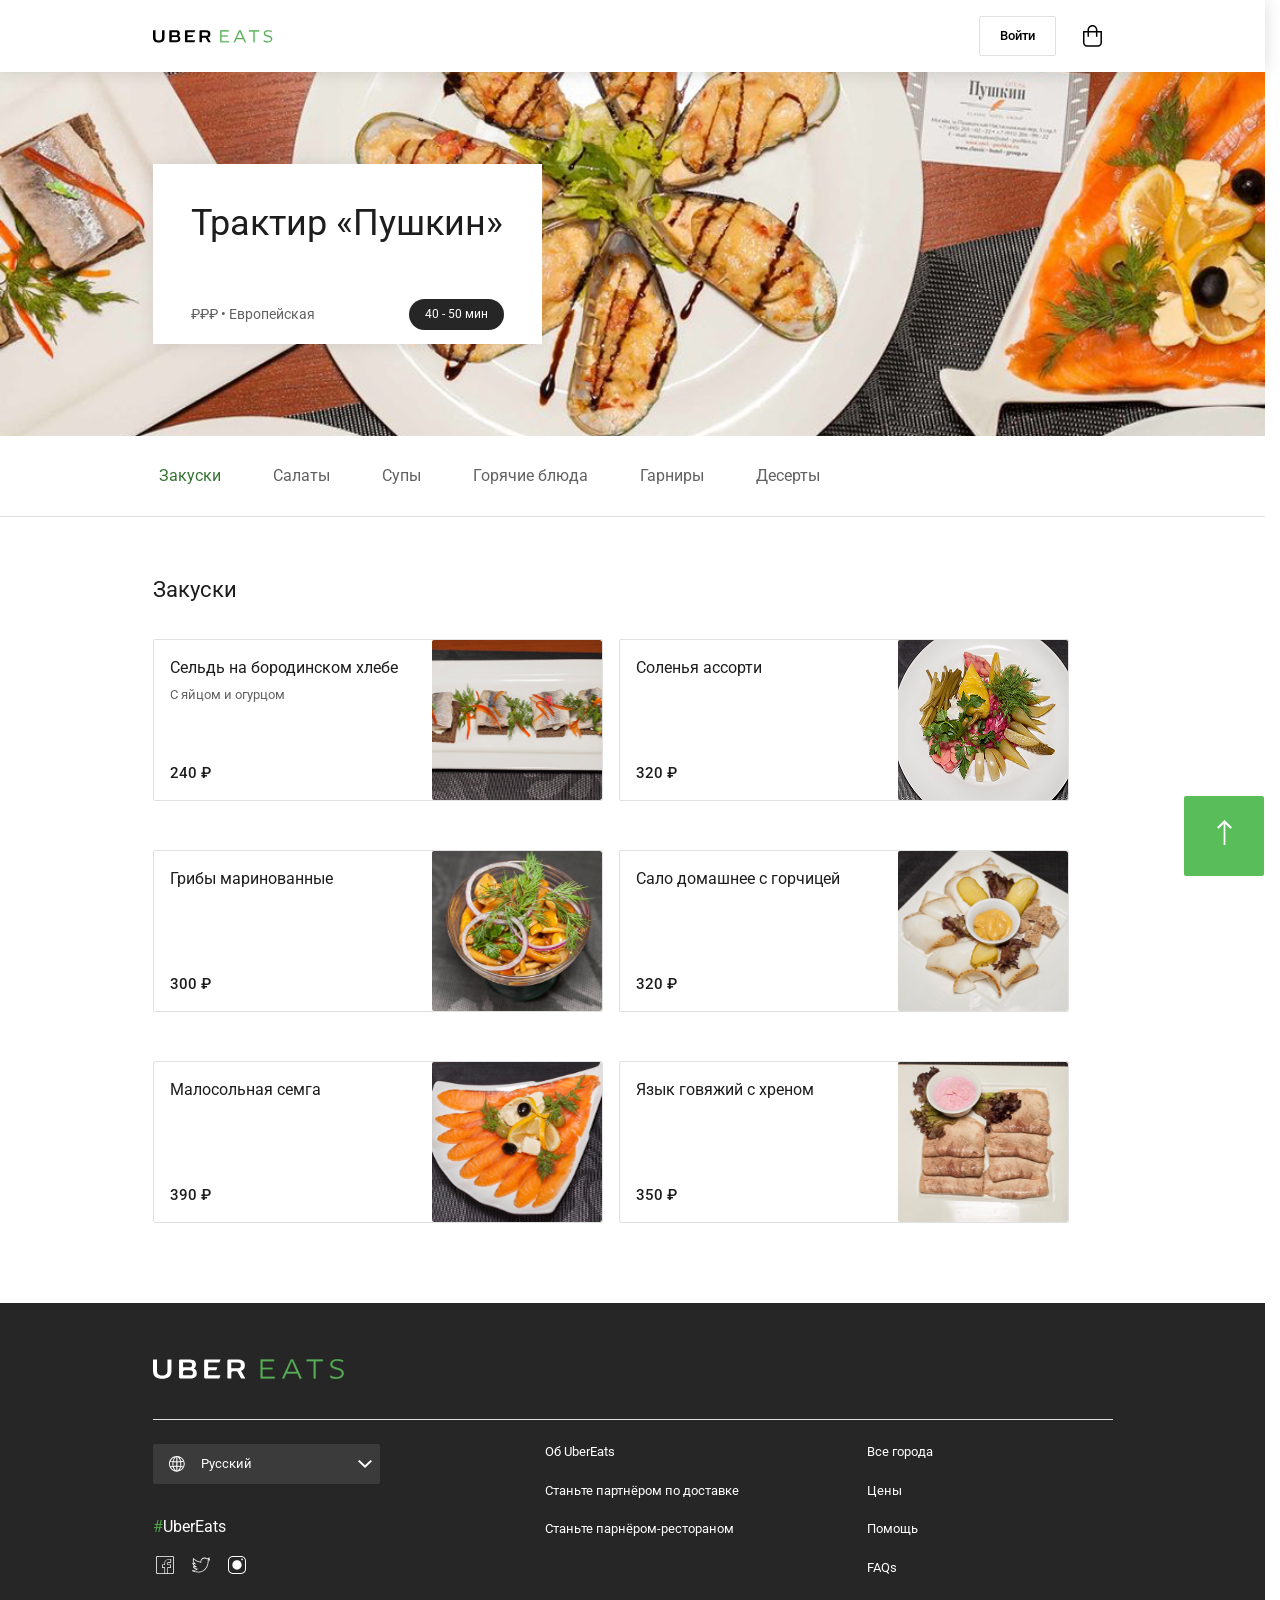
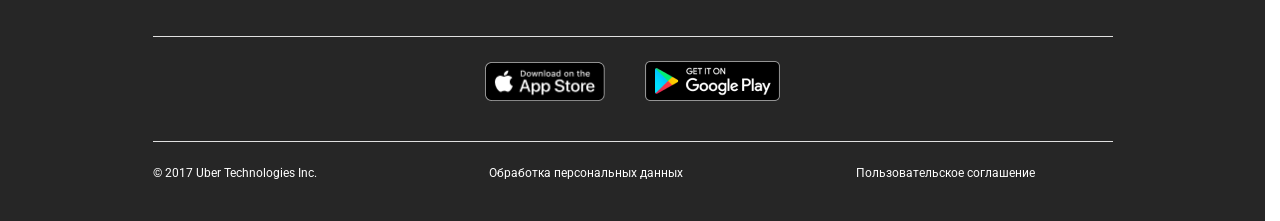
==== restaurant.html @ 0834bd09 "Add project" ====
<!DOCTYPE html>
<html lang="ru">
<head>
    <meta charset="UTF-8">
    <meta name="viewport" content="width=device-width, initial-scale=1.0">
    <title>Uber Eats | Трактир "Пушкин"</title>
    <link rel="stylesheet" href="./styles/main.css">
    <script src="./scripts/main.js" defer type="module"></script>
</head>
<body>
    <header class="header">
        <div class="header__inner container">
            <a href="#" class="header__logo">
                <img 
                    src="./images/logo.svg" 
                    alt="" 
                    class="header__logo-image"
                    width="120" height="12"
                >
            </a>
            <div class="header__actions">
                <button class="header__button button">Войти</button>
                <button class="header__button-cart hidden-mobile">
                    <svg width="19" height="22" viewBox="0 0 19 22" fill="none" xmlns="http://www.w3.org/2000/svg">
                        <g id="basket">
                        <path id="Rectangle-10" fill-rule="evenodd" clip-rule="evenodd" d="M18.9474 5.95123H0V17.7407C0 19.9499 1.79086 21.7407 4 21.7407H14.9474C17.1565 21.7407 18.9474 19.9499 18.9474 17.7407V5.95123ZM4 20.2407C2.61929 20.2407 1.5 19.1214 1.5 17.7407V7.45123H17.4474V17.7407C17.4474 19.1214 16.3281 20.2407 14.9474 20.2407H4Z" fill="#262626"/>
                        <path id="Rectangle-3" d="M6.01315 11.1525V4.96053C6.01315 3.04933 7.56248 1.5 9.47368 1.5C11.3849 1.5 12.9342 3.04933 12.9342 4.96053V11.1525C12.9342 11.5667 13.27 11.9025 13.6842 11.9025C14.0984 11.9025 14.4342 11.5667 14.4342 11.1525V4.96053C14.4342 2.2209 12.2133 0 9.47368 0C6.73406 0 4.51315 2.2209 4.51315 4.96053V11.1525C4.51315 11.5667 4.84894 11.9025 5.26315 11.9025C5.67737 11.9025 6.01315 11.5667 6.01315 11.1525Z" fill="#262626"/>
                        </g>
                    </svg>
                </button>
            </div>
        </div>
    </header>

    <main>
        <section class="hero">
            <img 
                src="../../images/restaurant/hero-bg2.jpg" 
                alt="" 
                class="hero__image"
            >
            <div class="hero__inner container">
                <div class="hero__body">
                    <h1 class="hero__title">Трактир «Пушкин»</h1>
                    <div class="hero__info">
                        <div class="hero__description">₽₽₽ • Европейская</div>
                        <div class="hero__time">40 - 50 мин</div>
                    </div>
                </div>
            </div>
        </section>
        <section class="tabs" data-js-tabs>
            <h2 class="visually-hidden" id="menu-category-title">Категории меню</h2>
            <header class="tabs__header">
                <div class="tabs__buttons container" role="tablist" aria-labelledby="menu-category-title">
                    <button 
                        class="tabs__button is-active"
                        type="button"
                        role="tab"
                        id="tab-1"
                        aria-controls="tabpanel-1"
                        aria-selected="true"
                        tabindex="0"
                        data-js-tabs-button="tab-1"
                    >
                        Закуски
                    </button>
                    <button 
                        class="tabs__button"
                        type="button"
                        role="tab"
                        id="tab-2"
                        aria-controls="tabpanel-2"
                        aria-selected="false"
                        tabindex="-1"
                        data-js-tabs-button="tab-2"
                    >
                        Салаты
                    </button>
                    <button 
                        class="tabs__button"
                        type="button"
                        role="tab"
                        id="tab-3"
                        aria-controls="tabpanel-3"
                        aria-selected="false"
                        tabindex="-1"
                        data-js-tabs-button="tab-3"
                    >
                        Супы
                    </button>
                    <button 
                        class="tabs__button"
                        type="button"
                        role="tab"
                        id="tab-4"
                        aria-controls="tabpanel-4"
                        aria-selected="false"
                        tabindex="-1"
                        data-js-tabs-button="tab-4"
                    >
                        Горячие блюда
                    </button>
                    <button 
                        class="tabs__button"
                        type="button"
                        role="tab"
                        id="tab-5"
                        aria-controls="tabpanel-5"
                        aria-selected="false"
                        tabindex="-1"
                        data-js-tabs-button="tab-5"
                    >
                        Гарниры
                    </button>
                    <button 
                        class="tabs__button"
                        type="button"
                        role="tab"
                        id="tab-6"
                        aria-controls="tabpanel-6"
                        aria-selected="false"
                        tabindex="-1"
                        data-js-tabs-button="tab-6"
                    >
                        Десерты
                    </button>
                </div>
            </header>
            <div class="tabs__body container">
                <div class="tabs__swiper">
                    <div 
                        class="tabs__content is-active"
                        id="tabpanel-1"
                        aria-labelledby="tab-1"
                        aria-hidden="false"
                        data-js-tabs-content="tab-1"
                    >
                        <div class="menu">
                            <h2 class="menu__title">Закуски</h2>
                            <ul class="menu__list grid grid--2-cols">
                                <li class="menu__item">
                                    <article class="menu__card">
                                        <div class="menu__card-body">
                                            <div class="menu__card-info">
                                                <h3 class="menu__card-title">Сельдь на бородинском хлебе</h3>
                                                <p class="menu__card-subtitle">С яйцом и огурцом</p>
                                            </div>
                                            <p class="menu__card-price">240 ₽</p>
                                        </div>
                                        <img 
                                            src="./images/menu/1.jpg" 
                                            alt="" 
                                            class="menu__card-image"
                                            width="170" height="160" loading="lazy"
                                        >
                                    </article>
                                </li>
                                <li class="menu__item">
                                    <article class="menu__card">
                                        <div class="menu__card-body">
                                            <h3 class="menu__card-title">Соленья ассорти</h3>
                                            <p class="menu__card-price">320 ₽</p>
                                        </div>
                                        <img 
                                            src="./images/menu/2.jpg" 
                                            alt="" 
                                            class="menu__card-image"
                                            width="170" height="160" loading="lazy"
                                        >
                                    </article>
                                </li>
                                <li class="menu__item">
                                    <article class="menu__card">
                                        <div class="menu__card-body">
                                            <h3 class="menu__card-title">Грибы маринованные</h3>
                                            <p class="menu__card-price">300 ₽</p>
                                        </div>
                                        <img 
                                            src="./images/menu/3.jpg" 
                                            alt="" 
                                            class="menu__card-image"
                                            width="170" height="160" loading="lazy"
                                        >
                                    </article>
                                </li>
                                <li class="menu__item">
                                    <article class="menu__card">
                                        <div class="menu__card-body">
                                            <h3 class="menu__card-title">Сало домашнее с горчицей</h3>
                                            <p class="menu__card-price">320 ₽</p>
                                        </div>
                                        <img 
                                            src="./images/menu/4.jpg" 
                                            alt="" 
                                            class="menu__card-image"
                                            width="170" height="160" loading="lazy"
                                        >
                                    </article>
                                </li>
                                <li class="menu__item">
                                    <article class="menu__card">
                                        <div class="menu__card-body">
                                            <h3 class="menu__card-title">Малосольная семга</h3>
                                            <p class="menu__card-price">390 ₽</p>
                                        </div>
                                        <img 
                                            src="./images/menu/5.jpg" 
                                            alt="" 
                                            class="menu__card-image"
                                            width="170" height="160" loading="lazy"
                                        >
                                    </article>
                                </li>
                                <li class="menu__item">
                                    <article class="menu__card">
                                        <div class="menu__card-body">
                                            <h3 class="menu__card-title">Язык говяжий с хреном</h3>
                                            <p class="menu__card-price">350 ₽</p>
                                        </div>
                                        <img 
                                            src="./images/menu/6.jpg" 
                                            alt="" 
                                            class="menu__card-image"
                                            width="170" height="160" loading="lazy"
                                        >
                                    </article>
                                </li>
                            </ul>
                        </div>
                    </div>
                    <div 
                        class="tabs__content"
                        id="tabpanel-2"
                        aria-labelledby="tab-2"
                        aria-hidden="true"
                        data-js-tabs-content="tab-2"
                    >
                        <div class="menu">
                            <h2 class="menu__title">Салаты</h2>
                            <ul class="menu__list grid grid--2-cols">
                                <li class="menu__item">
                                    <article class="menu__card">
                                        <div class="menu__card-body">
                                            <div class="menu__card-info">
                                                <h3 class="menu__card-title">Сельдь на бородинском хлебе</h3>
                                                <p class="menu__card-subtitle">С яйцом и огурцом</p>
                                            </div>
                                            <p class="menu__card-price">240 ₽</p>
                                        </div>
                                        <img 
                                            src="./images/menu/1.jpg" 
                                            alt="" 
                                            class="menu__card-image"
                                            width="170" height="160" loading="lazy"
                                        >
                                    </article>
                                </li>
                                <li class="menu__item">
                                    <article class="menu__card">
                                        <div class="menu__card-body">
                                            <h3 class="menu__card-title">Соленья ассорти</h3>
                                            <p class="menu__card-price">320 ₽</p>
                                        </div>
                                        <img 
                                            src="./images/menu/2.jpg" 
                                            alt="" 
                                            class="menu__card-image"
                                            width="170" height="160" loading="lazy"
                                        >
                                    </article>
                                </li>
                                <li class="menu__item">
                                    <article class="menu__card">
                                        <div class="menu__card-body">
                                            <h3 class="menu__card-title">Грибы маринованные</h3>
                                            <p class="menu__card-price">300 ₽</p>
                                        </div>
                                        <img 
                                            src="./images/menu/3.jpg" 
                                            alt="" 
                                            class="menu__card-image"
                                            width="170" height="160" loading="lazy"
                                        >
                                    </article>
                                </li>
                                <li class="menu__item">
                                    <article class="menu__card">
                                        <div class="menu__card-body">
                                            <h3 class="menu__card-title">Сало домашнее с горчицей</h3>
                                            <p class="menu__card-price">320 ₽</p>
                                        </div>
                                        <img 
                                            src="./images/menu/4.jpg" 
                                            alt="" 
                                            class="menu__card-image"
                                            width="170" height="160" loading="lazy"
                                        >
                                    </article>
                                </li>
                                <li class="menu__item">
                                    <article class="menu__card">
                                        <div class="menu__card-body">
                                            <h3 class="menu__card-title">Малосольная семга</h3>
                                            <p class="menu__card-price">390 ₽</p>
                                        </div>
                                        <img 
                                            src="./images/menu/5.jpg" 
                                            alt="" 
                                            class="menu__card-image"
                                            width="170" height="160" loading="lazy"
                                        >
                                    </article>
                                </li>
                                <li class="menu__item">
                                    <article class="menu__card">
                                        <div class="menu__card-body">
                                            <h3 class="menu__card-title">Язык говяжий с хреном</h3>
                                            <p class="menu__card-price">350 ₽</p>
                                        </div>
                                        <img 
                                            src="./images/menu/6.jpg" 
                                            alt="" 
                                            class="menu__card-image"
                                            width="170" height="160" loading="lazy"
                                        >
                                    </article>
                                </li>
                            </ul>
                        </div>
                    </div>
                    <div 
                        class="tabs__content"
                        id="tabpanel-3"
                        aria-labelledby="tab-3"
                        aria-hidden="true"
                        data-js-tabs-content="tab-3"
                    >
                        <div class="menu">
                            <h2 class="menu__title">Супы</h2>
                            <ul class="menu__list grid grid--2-cols">
                                <li class="menu__item">
                                    <article class="menu__card">
                                        <div class="menu__card-body">
                                            <div class="menu__card-info">
                                                <h3 class="menu__card-title">Сельдь на бородинском хлебе</h3>
                                                <p class="menu__card-subtitle">С яйцом и огурцом</p>
                                            </div>
                                            <p class="menu__card-price">240 ₽</p>
                                        </div>
                                        <img 
                                            src="./images/menu/1.jpg" 
                                            alt="" 
                                            class="menu__card-image"
                                            width="170" height="160" loading="lazy"
                                        >
                                    </article>
                                </li>
                                <li class="menu__item">
                                    <article class="menu__card">
                                        <div class="menu__card-body">
                                            <h3 class="menu__card-title">Соленья ассорти</h3>
                                            <p class="menu__card-price">320 ₽</p>
                                        </div>
                                        <img 
                                            src="./images/menu/2.jpg" 
                                            alt="" 
                                            class="menu__card-image"
                                            width="170" height="160" loading="lazy"
                                        >
                                    </article>
                                </li>
                                <li class="menu__item">
                                    <article class="menu__card">
                                        <div class="menu__card-body">
                                            <h3 class="menu__card-title">Грибы маринованные</h3>
                                            <p class="menu__card-price">300 ₽</p>
                                        </div>
                                        <img 
                                            src="./images/menu/3.jpg" 
                                            alt="" 
                                            class="menu__card-image"
                                            width="170" height="160" loading="lazy"
                                        >
                                    </article>
                                </li>
                                <li class="menu__item">
                                    <article class="menu__card">
                                        <div class="menu__card-body">
                                            <h3 class="menu__card-title">Сало домашнее с горчицей</h3>
                                            <p class="menu__card-price">320 ₽</p>
                                        </div>
                                        <img 
                                            src="./images/menu/4.jpg" 
                                            alt="" 
                                            class="menu__card-image"
                                            width="170" height="160" loading="lazy"
                                        >
                                    </article>
                                </li>
                                <li class="menu__item">
                                    <article class="menu__card">
                                        <div class="menu__card-body">
                                            <h3 class="menu__card-title">Малосольная семга</h3>
                                            <p class="menu__card-price">390 ₽</p>
                                        </div>
                                        <img 
                                            src="./images/menu/5.jpg" 
                                            alt="" 
                                            class="menu__card-image"
                                            width="170" height="160" loading="lazy"
                                        >
                                    </article>
                                </li>
                                <li class="menu__item">
                                    <article class="menu__card">
                                        <div class="menu__card-body">
                                            <h3 class="menu__card-title">Язык говяжий с хреном</h3>
                                            <p class="menu__card-price">350 ₽</p>
                                        </div>
                                        <img 
                                            src="./images/menu/6.jpg" 
                                            alt="" 
                                            class="menu__card-image"
                                            width="170" height="160" loading="lazy"
                                        >
                                    </article>
                                </li>
                            </ul>
                        </div>
                    </div>
                    <div 
                        class="tabs__content"
                        id="tabpanel-4"
                        aria-labelledby="tab-4"
                        aria-hidden="true"
                        data-js-tabs-content="tab-4"
                    >
                        <div class="menu">
                            <h2 class="menu__title">Горячие блюда</h2>
                            <ul class="menu__list grid grid--2-cols">
                                <li class="menu__item">
                                    <article class="menu__card">
                                        <div class="menu__card-body">
                                            <div class="menu__card-info">
                                                <h3 class="menu__card-title">Сельдь на бородинском хлебе</h3>
                                                <p class="menu__card-subtitle">С яйцом и огурцом</p>
                                            </div>
                                            <p class="menu__card-price">240 ₽</p>
                                        </div>
                                        <img 
                                            src="./images/menu/1.jpg" 
                                            alt="" 
                                            class="menu__card-image"
                                            width="170" height="160" loading="lazy"
                                        >
                                    </article>
                                </li>
                                <li class="menu__item">
                                    <article class="menu__card">
                                        <div class="menu__card-body">
                                            <h3 class="menu__card-title">Соленья ассорти</h3>
                                            <p class="menu__card-price">320 ₽</p>
                                        </div>
                                        <img 
                                            src="./images/menu/2.jpg" 
                                            alt="" 
                                            class="menu__card-image"
                                            width="170" height="160" loading="lazy"
                                        >
                                    </article>
                                </li>
                                <li class="menu__item">
                                    <article class="menu__card">
                                        <div class="menu__card-body">
                                            <h3 class="menu__card-title">Грибы маринованные</h3>
                                            <p class="menu__card-price">300 ₽</p>
                                        </div>
                                        <img 
                                            src="./images/menu/3.jpg" 
                                            alt="" 
                                            class="menu__card-image"
                                            width="170" height="160" loading="lazy"
                                        >
                                    </article>
                                </li>
                                <li class="menu__item">
                                    <article class="menu__card">
                                        <div class="menu__card-body">
                                            <h3 class="menu__card-title">Сало домашнее с горчицей</h3>
                                            <p class="menu__card-price">320 ₽</p>
                                        </div>
                                        <img 
                                            src="./images/menu/4.jpg" 
                                            alt="" 
                                            class="menu__card-image"
                                            width="170" height="160" loading="lazy"
                                        >
                                    </article>
                                </li>
                                <li class="menu__item">
                                    <article class="menu__card">
                                        <div class="menu__card-body">
                                            <h3 class="menu__card-title">Малосольная семга</h3>
                                            <p class="menu__card-price">390 ₽</p>
                                        </div>
                                        <img 
                                            src="./images/menu/5.jpg" 
                                            alt="" 
                                            class="menu__card-image"
                                            width="170" height="160" loading="lazy"
                                        >
                                    </article>
                                </li>
                                <li class="menu__item">
                                    <article class="menu__card">
                                        <div class="menu__card-body">
                                            <h3 class="menu__card-title">Язык говяжий с хреном</h3>
                                            <p class="menu__card-price">350 ₽</p>
                                        </div>
                                        <img 
                                            src="./images/menu/6.jpg" 
                                            alt="" 
                                            class="menu__card-image"
                                            width="170" height="160" loading="lazy"
                                        >
                                    </article>
                                </li>
                            </ul>
                        </div>
                    </div>
                    <div 
                        class="tabs__content"
                        id="tabpanel-5"
                        aria-labelledby="tab-5"
                        aria-hidden="true"
                        data-js-tabs-content="tab-5"
                    >
                        <div class="menu">
                            <h2 class="menu__title">Гарниры</h2>
                            <ul class="menu__list grid grid--2-cols">
                                <li class="menu__item">
                                    <article class="menu__card">
                                        <div class="menu__card-body">
                                            <div class="menu__card-info">
                                                <h3 class="menu__card-title">Сельдь на бородинском хлебе</h3>
                                                <p class="menu__card-subtitle">С яйцом и огурцом</p>
                                            </div>
                                            <p class="menu__card-price">240 ₽</p>
                                        </div>
                                        <img 
                                            src="./images/menu/1.jpg" 
                                            alt="" 
                                            class="menu__card-image"
                                            width="170" height="160" loading="lazy"
                                        >
                                    </article>
                                </li>
                                <li class="menu__item">
                                    <article class="menu__card">
                                        <div class="menu__card-body">
                                            <h3 class="menu__card-title">Соленья ассорти</h3>
                                            <p class="menu__card-price">320 ₽</p>
                                        </div>
                                        <img 
                                            src="./images/menu/2.jpg" 
                                            alt="" 
                                            class="menu__card-image"
                                            width="170" height="160" loading="lazy"
                                        >
                                    </article>
                                </li>
                                <li class="menu__item">
                                    <article class="menu__card">
                                        <div class="menu__card-body">
                                            <h3 class="menu__card-title">Грибы маринованные</h3>
                                            <p class="menu__card-price">300 ₽</p>
                                        </div>
                                        <img 
                                            src="./images/menu/3.jpg" 
                                            alt="" 
                                            class="menu__card-image"
                                            width="170" height="160" loading="lazy"
                                        >
                                    </article>
                                </li>
                                <li class="menu__item">
                                    <article class="menu__card">
                                        <div class="menu__card-body">
                                            <h3 class="menu__card-title">Сало домашнее с горчицей</h3>
                                            <p class="menu__card-price">320 ₽</p>
                                        </div>
                                        <img 
                                            src="./images/menu/4.jpg" 
                                            alt="" 
                                            class="menu__card-image"
                                            width="170" height="160" loading="lazy"
                                        >
                                    </article>
                                </li>
                                <li class="menu__item">
                                    <article class="menu__card">
                                        <div class="menu__card-body">
                                            <h3 class="menu__card-title">Малосольная семга</h3>
                                            <p class="menu__card-price">390 ₽</p>
                                        </div>
                                        <img 
                                            src="./images/menu/5.jpg" 
                                            alt="" 
                                            class="menu__card-image"
                                            width="170" height="160" loading="lazy"
                                        >
                                    </article>
                                </li>
                                <li class="menu__item">
                                    <article class="menu__card">
                                        <div class="menu__card-body">
                                            <h3 class="menu__card-title">Язык говяжий с хреном</h3>
                                            <p class="menu__card-price">350 ₽</p>
                                        </div>
                                        <img 
                                            src="./images/menu/6.jpg" 
                                            alt="" 
                                            class="menu__card-image"
                                            width="170" height="160" loading="lazy"
                                        >
                                    </article>
                                </li>
                            </ul>
                        </div>
                    </div>
                    <div 
                        class="tabs__content"
                        id="tabpanel-6"
                        aria-labelledby="tab-6"
                        aria-hidden="true"
                        data-js-tabs-content="tab-6"
                    >
                        <div class="menu">
                            <h2 class="menu__title">Десерты</h2>
                            <ul class="menu__list grid grid--2-cols">
                                <li class="menu__item">
                                    <article class="menu__card">
                                        <div class="menu__card-body">
                                            <div class="menu__card-info">
                                                <h3 class="menu__card-title">Сельдь на бородинском хлебе</h3>
                                                <p class="menu__card-subtitle">С яйцом и огурцом</p>
                                            </div>
                                            <p class="menu__card-price">240 ₽</p>
                                        </div>
                                        <img 
                                            src="./images/menu/1.jpg" 
                                            alt="" 
                                            class="menu__card-image"
                                            width="170" height="160" loading="lazy"
                                        >
                                    </article>
                                </li>
                                <li class="menu__item">
                                    <article class="menu__card">
                                        <div class="menu__card-body">
                                            <h3 class="menu__card-title">Соленья ассорти</h3>
                                            <p class="menu__card-price">320 ₽</p>
                                        </div>
                                        <img 
                                            src="./images/menu/2.jpg" 
                                            alt="" 
                                            class="menu__card-image"
                                            width="170" height="160" loading="lazy"
                                        >
                                    </article>
                                </li>
                                <li class="menu__item">
                                    <article class="menu__card">
                                        <div class="menu__card-body">
                                            <h3 class="menu__card-title">Грибы маринованные</h3>
                                            <p class="menu__card-price">300 ₽</p>
                                        </div>
                                        <img 
                                            src="./images/menu/3.jpg" 
                                            alt="" 
                                            class="menu__card-image"
                                            width="170" height="160" loading="lazy"
                                        >
                                    </article>
                                </li>
                                <li class="menu__item">
                                    <article class="menu__card">
                                        <div class="menu__card-body">
                                            <h3 class="menu__card-title">Сало домашнее с горчицей</h3>
                                            <p class="menu__card-price">320 ₽</p>
                                        </div>
                                        <img 
                                            src="./images/menu/4.jpg" 
                                            alt="" 
                                            class="menu__card-image"
                                            width="170" height="160" loading="lazy"
                                        >
                                    </article>
                                </li>
                                <li class="menu__item">
                                    <article class="menu__card">
                                        <div class="menu__card-body">
                                            <h3 class="menu__card-title">Малосольная семга</h3>
                                            <p class="menu__card-price">390 ₽</p>
                                        </div>
                                        <img 
                                            src="./images/menu/5.jpg" 
                                            alt="" 
                                            class="menu__card-image"
                                            width="170" height="160" loading="lazy"
                                        >
                                    </article>
                                </li>
                                <li class="menu__item">
                                    <article class="menu__card">
                                        <div class="menu__card-body">
                                            <h3 class="menu__card-title">Язык говяжий с хреном</h3>
                                            <p class="menu__card-price">350 ₽</p>
                                        </div>
                                        <img 
                                            src="./images/menu/6.jpg" 
                                            alt="" 
                                            class="menu__card-image"
                                            width="170" height="160" loading="lazy"
                                        >
                                    </article>
                                </li>
                            </ul>
                        </div>
                    </div>
                </div>
            </div>
        </section>
    </main>

    <footer class="footer">
        <div class="footer__inner container">
            <a href="#" class="footer__logo">
                <img 
                    src="./images/logo_white.svg" 
                    alt="" 
                    class="footer__logo-image"
                    width="191" height="20"
                >
            </a>
            <div class="footer__body">
                <select name="select" id="select" class="footer__select">
                    <option class="footer__select-option" value="Русский">Русский</option>
                </select>
                <div class="footer__soc1als soc1als">
                    <div class="soc1als__tag">
                        <span class="soc1als__tag-accent">#</span>UberEats
                    </div>
                    <ul class="soc1als__list">
                        <li class="soc1als__item">
                            <a href="#" class="soc1als__link">
                                <svg width="24" height="24" viewBox="0 0 24 24" fill="none" xmlns="http://www.w3.org/2000/svg">
                                    <g id="ic/24/social/facebook">
                                    <path id="Shape" fill-rule="evenodd" clip-rule="evenodd" d="M19.5 3H4.5C3.65997 3 3 3.66003 3 4.5V19.5C3 20.34 3.65997 21 4.5 21H11.4H15H19.5C20.34 21 21 20.34 21 19.5V4.5C21 3.66003 20.34 3 19.5 3ZM12.0518 14.2609H9.79999V11.9652H12.0518V9.95654C12.0518 8.32092 13.2904 6.94348 14.8667 6.80005H17.4V9.0957H15.1481C14.6696 9.0957 14.3037 9.46875 14.3037 9.95654V11.9652H17.1185V14.2609H14.3037V20.2001H12.0518V14.2609ZM14.9286 20.2001H19.3214C19.8193 20.2001 20.2 19.8193 20.2 19.3215V4.67859C20.2 4.18079 19.8193 3.80005 19.3214 3.80005H4.67856C4.18069 3.80005 3.79999 4.18079 3.79999 4.67859V19.3215C3.79999 19.8193 4.18069 20.2001 4.67856 20.2001H11.4142V14.9286H9.07138V11.4143H11.4142V9.95007C11.4142 7.98792 12.9371 6.3186 14.8993 6.14294H18.15V9.65723H15.2214C15.0457 9.65723 14.9286 9.77429 14.9286 9.95007V11.4143H17.8571V14.9286H14.9286V20.2001Z" fill="white"/>
                                    <mask id="mask0_0_1108" style="mask-type:luminance" maskUnits="userSpaceOnUse" x="3" y="3" width="18" height="18">
                                    <path id="Shape_2" fill-rule="evenodd" clip-rule="evenodd" d="M19.5 3H4.5C3.65997 3 3 3.66003 3 4.5V19.5C3 20.34 3.65997 21 4.5 21H11.4H15H19.5C20.34 21 21 20.34 21 19.5V4.5C21 3.66003 20.34 3 19.5 3ZM12.0518 14.2609H9.79999V11.9652H12.0518V9.95654C12.0518 8.32092 13.2904 6.94348 14.8667 6.80005H17.4V9.0957H15.1481C14.6696 9.0957 14.3037 9.46875 14.3037 9.95654V11.9652H17.1185V14.2609H14.3037V20.2001H12.0518V14.2609ZM14.9286 20.2001H19.3214C19.8193 20.2001 20.2 19.8193 20.2 19.3215V4.67859C20.2 4.18079 19.8193 3.80005 19.3214 3.80005H4.67856C4.18069 3.80005 3.79999 4.18079 3.79999 4.67859V19.3215C3.79999 19.8193 4.18069 20.2001 4.67856 20.2001H11.4142V14.9286H9.07138V11.4143H11.4142V9.95007C11.4142 7.98792 12.9371 6.3186 14.8993 6.14294H18.15V9.65723H15.2214C15.0457 9.65723 14.9286 9.77429 14.9286 9.95007V11.4143H17.8571V14.9286H14.9286V20.2001Z" fill="white"/>
                                    </mask>
                                    <g mask="url(#mask0_0_1108)">
                                    </g>
                                    </g>
                                </svg>
                            </a>
                        </li>
                        <li class="soc1als__item">
                            <a href="#" class="soc1als__link">
                                <svg width="24" height="24" viewBox="0 0 24 24" fill="none" xmlns="http://www.w3.org/2000/svg">
                                    <g id="ic/24/social/twitter">
                                    <path id="Shape" fill-rule="evenodd" clip-rule="evenodd" d="M20.5302 6.09489C20.6525 6.06364 20.8052 6.09489 20.8969 6.18864C20.9885 6.28239 21.0191 6.43864 20.9886 6.56364C20.7136 7.46977 20.1637 8.12602 19.4915 8.46977V8.5634C19.4915 14.5942 15.092 19.5 9.71484 19.5C6.69018 19.5 4.24606 18.9688 3.14617 18.0627C3.02398 17.9377 2.96285 17.7814 3.02398 17.5939C3.08505 17.4377 3.23782 17.3127 3.42114 17.3127C5.22372 17.2814 6.38467 16.844 7.27069 16.3128C5.55975 16.094 4.49041 15.2504 3.94052 13.6568C3.87939 13.5005 3.94052 13.3443 4.06271 13.2505C4.1849 13.1568 4.36822 13.1568 4.49041 13.2193C4.94869 13.5318 5.40698 13.5943 5.9569 13.5943C4.79595 12.8757 3.72662 11.6882 3.29891 10.2195C3.26834 10.0633 3.32946 9.8759 3.45165 9.8134C3.60443 9.71965 3.7572 9.7509 3.87939 9.84465C4.21548 10.1258 4.58212 10.3133 5.13201 10.407C3.94052 9.15715 3.20727 7.31352 4.24603 5.28252L4.42935 4.90752L4.7348 5.22002C6.62905 7.25102 8.37051 8.18852 11.5479 8.8134V8.6884C11.5479 6.40739 13.2894 4.53252 15.4586 4.50127C16.314 4.50127 17.5055 5.12627 17.9944 5.40752C18.0061 5.40752 18.0177 5.41203 18.0277 5.41594C18.0438 5.42229 18.0555 5.4268 18.0555 5.40752C18.6666 5.22002 19.3998 4.90752 20.2552 4.53252C20.3775 4.47002 20.5302 4.50127 20.6219 4.59502C20.7136 4.68877 20.7441 4.81377 20.683 4.97002C20.5302 5.40752 20.2858 5.87627 19.9192 6.31364L20.5302 6.09489ZM18.7354 8.23784L18.9133 8.17741C19.4764 7.96623 19.8025 7.51347 20.01 7.12126L18.854 7.5136C18.7058 7.5739 18.528 7.5136 18.4687 7.36272C18.4094 7.21172 18.4391 7.03069 18.5576 6.94011C19.0318 6.54778 19.3875 6.12529 19.6543 5.67265C19.0615 5.91399 18.528 6.12529 18.0834 6.27617C17.9055 6.33647 17.7277 6.30632 17.5499 6.21587L17.5316 6.20573C17.1836 6.01225 16.0853 5.40141 15.4158 5.4312C13.6374 5.46135 12.2147 7.00053 12.2147 8.87163V9.7166L11.8589 9.6563C8.59857 9.05266 6.79049 8.17741 4.89352 6.27617C4.00433 8.56975 5.84201 10.1694 6.46444 10.622L7.20541 11.1652H6.28655C5.69375 11.1652 5.04168 11.1049 4.44888 10.8333C5.10098 12.2215 6.43481 13.2476 7.56112 13.5796L7.47219 14.1832C7.2351 14.1832 6.99795 14.1832 6.76086 14.2133C6.13839 14.2436 5.57525 14.2436 5.04171 14.0624C5.63452 15.2093 6.67193 15.6922 8.36141 15.6922H9.25061L8.50961 16.2354C7.59075 16.9596 6.40515 17.6236 4.35998 17.7746C5.3381 18.2574 7.14611 18.7101 9.84338 18.7101C14.4647 18.7101 18.7354 13.9991 18.7354 8.7509V8.23784Z" fill="white"/>
                                    <mask id="mask0_0_1110" style="mask-type:luminance" maskUnits="userSpaceOnUse" x="3" y="4" width="18" height="16">
                                    <path id="Shape_2" fill-rule="evenodd" clip-rule="evenodd" d="M20.5302 6.09489C20.6525 6.06364 20.8052 6.09489 20.8969 6.18864C20.9885 6.28239 21.0191 6.43864 20.9886 6.56364C20.7136 7.46977 20.1637 8.12602 19.4915 8.46977V8.5634C19.4915 14.5942 15.092 19.5 9.71484 19.5C6.69018 19.5 4.24606 18.9688 3.14617 18.0627C3.02398 17.9377 2.96285 17.7814 3.02398 17.5939C3.08505 17.4377 3.23782 17.3127 3.42114 17.3127C5.22372 17.2814 6.38467 16.844 7.27069 16.3128C5.55975 16.094 4.49041 15.2504 3.94052 13.6568C3.87939 13.5005 3.94052 13.3443 4.06271 13.2505C4.1849 13.1568 4.36822 13.1568 4.49041 13.2193C4.94869 13.5318 5.40698 13.5943 5.9569 13.5943C4.79595 12.8757 3.72662 11.6882 3.29891 10.2195C3.26834 10.0633 3.32946 9.8759 3.45165 9.8134C3.60443 9.71965 3.7572 9.7509 3.87939 9.84465C4.21548 10.1258 4.58212 10.3133 5.13201 10.407C3.94052 9.15715 3.20727 7.31352 4.24603 5.28252L4.42935 4.90752L4.7348 5.22002C6.62905 7.25102 8.37051 8.18852 11.5479 8.8134V8.6884C11.5479 6.40739 13.2894 4.53252 15.4586 4.50127C16.314 4.50127 17.5055 5.12627 17.9944 5.40752C18.0061 5.40752 18.0177 5.41203 18.0277 5.41594C18.0438 5.42229 18.0555 5.4268 18.0555 5.40752C18.6666 5.22002 19.3998 4.90752 20.2552 4.53252C20.3775 4.47002 20.5302 4.50127 20.6219 4.59502C20.7136 4.68877 20.7441 4.81377 20.683 4.97002C20.5302 5.40752 20.2858 5.87627 19.9192 6.31364L20.5302 6.09489ZM18.7354 8.23784L18.9133 8.17741C19.4764 7.96623 19.8025 7.51347 20.01 7.12126L18.854 7.5136C18.7058 7.5739 18.528 7.5136 18.4687 7.36272C18.4094 7.21172 18.4391 7.03069 18.5576 6.94011C19.0318 6.54778 19.3875 6.12529 19.6543 5.67265C19.0615 5.91399 18.528 6.12529 18.0834 6.27617C17.9055 6.33647 17.7277 6.30632 17.5499 6.21587L17.5316 6.20573C17.1836 6.01225 16.0853 5.40141 15.4158 5.4312C13.6374 5.46135 12.2147 7.00053 12.2147 8.87163V9.7166L11.8589 9.6563C8.59857 9.05266 6.79049 8.17741 4.89352 6.27617C4.00433 8.56975 5.84201 10.1694 6.46444 10.622L7.20541 11.1652H6.28655C5.69375 11.1652 5.04168 11.1049 4.44888 10.8333C5.10098 12.2215 6.43481 13.2476 7.56112 13.5796L7.47219 14.1832C7.2351 14.1832 6.99795 14.1832 6.76086 14.2133C6.13839 14.2436 5.57525 14.2436 5.04171 14.0624C5.63452 15.2093 6.67193 15.6922 8.36141 15.6922H9.25061L8.50961 16.2354C7.59075 16.9596 6.40515 17.6236 4.35998 17.7746C5.3381 18.2574 7.14611 18.7101 9.84338 18.7101C14.4647 18.7101 18.7354 13.9991 18.7354 8.7509V8.23784Z" fill="white"/>
                                    </mask>
                                    <g mask="url(#mask0_0_1110)">
                                    </g>
                                    </g>
                                </svg>
                            </a>
                        </li>
                        <li class="soc1als__item">
                            <a href="#" class="soc1als__link">
                                <svg width="24" height="24" viewBox="0 0 24 24" fill="none" xmlns="http://www.w3.org/2000/svg">
                                    <g id="ic/24/social/instagram">
                                    <path id="Combined Shape" fill-rule="evenodd" clip-rule="evenodd" d="M16.0325 3H7.96724C5.22831 3 3 5.22841 3 7.96735V16.0327C3 18.7717 5.22831 21 7.96724 21H16.0325C18.7717 21 21 18.7716 21 16.0327V7.96735C21.0001 5.22841 18.7717 3 16.0325 3ZM20.0001 16.3579C20.0001 18.3662 18.3662 20 16.3579 20H7.642C5.6338 20.0001 4 18.3662 4 16.3579V7.64212C4 5.63392 5.6338 4 7.642 4H16.3578C18.3661 4 20 5.63392 20 7.64212V16.3579H20.0001ZM7.36186 12.0002C7.36186 9.4427 9.44249 7.36207 12 7.36207C14.5575 7.36207 16.6381 9.4427 16.6381 12.0002C16.6381 14.5576 14.5575 16.6381 12 16.6381C9.44249 16.6381 7.36186 14.5576 7.36186 12.0002ZM16.4349 5.83418C16.5833 5.68509 16.7898 5.6 17 5.6C17.2109 5.6 17.4175 5.68509 17.5658 5.83418C17.7149 5.98255 17.8 6.18909 17.8 6.4C17.8 6.61018 17.7149 6.81673 17.5658 6.96582C17.4167 7.11418 17.2109 7.2 17 7.2C16.7898 7.2 16.5833 7.11418 16.4349 6.96582C16.2858 6.81673 16.2 6.61025 16.2 6.4C16.2 6.18909 16.2857 5.98255 16.4349 5.83418Z" fill="white"/>
                                    <mask id="mask0_3619_508" style="mask-type:luminance" maskUnits="userSpaceOnUse" x="7" y="5" width="11" height="12">
                                    <path id="Combined Shape_2" fill-rule="evenodd" clip-rule="evenodd" d="M16.4349 5.83416C16.5833 5.68507 16.7898 5.59998 17 5.59998C17.2109 5.59998 17.4175 5.68507 17.5658 5.83416C17.7149 5.98252 17.8 6.18907 17.8 6.39998C17.8 6.61016 17.7149 6.8167 17.5658 6.96579C17.4167 7.11416 17.2109 7.19998 17 7.19998C16.7898 7.19998 16.5833 7.11416 16.4349 6.96579C16.2858 6.8167 16.2 6.61023 16.2 6.39998C16.2 6.18907 16.2857 5.98252 16.4349 5.83416ZM12 7.36204C9.44245 7.36204 7.36182 9.44268 7.36182 12.0002C7.36182 14.5576 9.44245 16.6381 12 16.6381C14.5575 16.6381 16.6381 14.5576 16.6381 12.0002C16.6381 9.44268 14.5575 7.36204 12 7.36204ZM12 15.8397C9.88274 15.8397 8.16003 14.1173 8.16003 12C8.16003 9.88255 9.88261 8.15998 12 8.15998C14.1175 8.15998 15.84 9.88255 15.84 12C15.84 14.1173 14.1173 15.8397 12 15.8397Z" fill="white"/>
                                    </mask>
                                    <g mask="url(#mask0_3619_508)">
                                    </g>
                                    </g>
                                </svg>
                            </a>
                        </li>
                    </ul>
                </div>
                <nav class="footer__menu">
                    <div class="footer__menu-group">
                        <ul class="footer__menu-list">
                            <li class="footer__menu-item">
                                <a href="#" class="footer__menu-link">Об UberEats</a>
                            </li>
                            <li class="footer__menu-item">
                                <a href="#" class="footer__menu-link">Станьте партнёром по доставке</a>
                            </li>
                            <li class="footer__menu-item">
                                <a href="#" class="footer__menu-link">Станьте парнёром-рестораном</a>
                            </li>
                        </ul>
                    </div>

                    <div class="footer__menu-group">
                        <ul class="footer__menu-list">
                            <li class="footer__menu-item">
                                <a href="#" class="footer__menu-link">Все города</a>
                            </li>
                            <li class="footer__menu-item">
                                <a href="#" class="footer__menu-link">Цены</a>
                            </li>
                            <li class="footer__menu-item">
                                <a href="#" class="footer__menu-link">Помощь</a>
                            </li>
                            <li class="footer__menu-item">
                                <a href="#" class="footer__menu-link">FAQs</a>
                            </li>
                        </ul>
                    </div>
                </nav>
            </div>
            <div class="footer__actions">
                <a href="#" class="footer__actions-link">
                    <img 
                        src="./images/footer/1.png" 
                        alt="" 
                        class="footer__actions-image"
                        width="120" height="40" loading="lazy"
                    >
                </a>
                <a href="#" class="footer__actions-link">
                    <img 
                        src="./images/footer/2.png" 
                        alt="" 
                        class="footer__actions-image"
                        width="135" height="40" loading="lazy"
                    >
                </a>
            </div>
            <div class="footer__rights">
                <p class="footer__copyright">© 2017 Uber Technologies Inc.</p>
                <a href="#" class="footer__privacy">Обработка персональных данных</a>
                <a href="#" class="footer__terms">Пользовательское соглашение</a>
            </div>
        </div>
    </footer>

    <button class="scroll-button" data-js-scroll-button>
        <svg width="15" height="25" viewBox="0 0 15 25" fill="none" xmlns="http://www.w3.org/2000/svg">
            <g id="arrow">
            <path id="Shape" d="M7.48181 0.0326027L7.51556 0L15 7.2503L13.4301 8.70045L8.37571 3.87525V25H6.6221V3.84354L1.53441 8.70045L0 7.2503L7.4669 0L7.48224 0.0326027H7.48181Z" fill="white"/>
            </g>
        </svg>
    </button>
</body>
</html>
---- styles/main.css ----
@charset "UTF-8";
/**
  Нормализация блочной модели
 */
*,
::before,
::after {
  box-sizing: border-box;
}

/**
  Убираем внутренние отступы слева тегам списков,
  у которых есть атрибут class
 */
:where(ul, ol):where([class]) {
  padding-left: 0;
}

/**
  Убираем внешние отступы body и двум другим тегам,
  у которых есть атрибут class
 */
body,
:where(blockquote, figure, fieldset):where([class]) {
  margin: 0;
}

/**
  Убираем внешние отступы вертикали нужным тегам,
  у которых есть атрибут class
 */
:where(h1,
h2,
h3,
h4,
h5,
h6,
p,
ul,
ol,
dl):where([class]) {
  margin-block: 0;
}

:where(dd[class]) {
  margin-left: 0;
}

:where(fieldset[class]) {
  padding: 0;
  border: none;
}

/**
  Убираем стандартный маркер маркированному списку,
  у которого есть атрибут class
 */
:where(ul[class]) {
  list-style: none;
}

:where(address[class]) {
  font-style: normal;
}

/**
  Обнуляем вертикальные внешние отступы параграфа,
  объявляем локальную переменную для внешнего отступа вниз,
  чтобы избежать взаимодействие с более сложным селектором
 */
p {
  --paragraphMarginBottom: 24px;
  margin-block: 0;
}

/**
  Внешний отступ вниз для параграфа без атрибута class,
  который расположен не последним среди своих соседних элементов
 */
p:where(:not([class]):not(:last-child)) {
  margin-bottom: var(--paragraphMarginBottom);
}

/**
  Упрощаем работу с изображениями и видео
 */
img,
video {
  display: block;
  max-width: 100%;
  height: auto;
}

/**
  Наследуем свойства шрифт для полей ввода
 */
input,
textarea,
select,
button {
  font: inherit;
}

html {
  /**
    Пригодится в большинстве ситуаций
    (когда, например, нужно будет "прижать" футер к низу сайта)
   */
  height: 100%;
  /**
    Убираем скачок интерфейса по горизонтали
    при появлении / исчезновении скроллбара
   */
  scrollbar-gutter: stable;
  /**
    Плавный скролл
   */
  scroll-behavior: smooth;
}

body {
  /**
    Пригодится в большинстве ситуаций
    (когда, например, нужно будет "прижать" футер к низу сайта)
   */
  min-height: 100%;
  /**
    Унифицированный интерлиньяж
   */
  line-height: 1.5;
}

/**
  Нормализация высоты элемента ссылки при его инспектировании в DevTools
 */
a:where([class]) {
  display: inline-flex;
}

/**
  Курсор-рука при наведении на элемент
 */
button,
label {
  cursor: pointer;
}

/**
  Убирает серую подсветку при тапе на мобильных устройствах (iOS/Android)
 */
button {
  -webkit-tap-highlight-color: transparent;
}

/**
  Приводим к единому цвету svg-элементы
  (за исключением тех, у которых уже указан
  атрибут fill со значением 'none' или начинается с 'url')
 */
:where([fill]:not([fill=none],
[fill^=url])) {
  fill: currentColor;
}

/**
  Приводим к единому цвету svg-элементы
  (за исключением тех, у которых уже указан
  атрибут stroke со значением 'none')
 */
:where([stroke]:not([stroke=none],
[stroke^=url])) {
  stroke: currentColor;
}

/**
  Чиним баг задержки смены цвета при взаимодействии с svg-элементами
 */
svg * {
  transition-property: fill, stroke;
}

/**
  Приведение рамок таблиц в классический 'collapse' вид
 */
:where(table) {
  border-collapse: collapse;
  border-color: currentColor;
}

/**
  Удаляем все анимации и переходы для людей,
  которые предпочитают их не использовать
 */
@media (prefers-reduced-motion: reduce) {
  *,
  ::before,
  ::after {
    animation-duration: 0.01ms !important;
    animation-iteration-count: 1 !important;
    transition-duration: 0.01ms !important;
    scroll-behavior: auto !important;
  }
}
@font-face {
  font-family: "Roboto";
  src: url("../fonts/Roboto-Regular.woff2") format("woff2");
  font-weight: 400;
  font-style: normal;
  font-display: swap;
}
@font-face {
  font-family: "Roboto";
  src: url("../fonts/Roboto-Medium.woff2") format("woff2");
  font-weight: 500;
  font-style: normal;
  font-display: swap;
}
:root {
  --color-light: #FFFFFF;
  --color-light-alt: #D8D8D8;
  --color-light-gray: #E0E0E0;
  --color-gray: #626262;
  --color-gray-alt: #757575;
  --color-dark-gray: #262626;
  --color-dark-gray-alt: #3B3B3B;
  --color-dark: #1D1D1D;
  --color-accent: #49A144;
  --color-accent-alt: #59BD5A;
  --color-accent-dark: #327430;
  --container-width: 960px;
  --container-padding-x: 8px;
  --border-radius: 2px;
  --border: 1px solid var(--color-light-gray);
  --transition-duration: 0.2s;
}

.container {
  max-width: calc(var(--container-width) + var(--container-padding-x) * 2);
  margin-inline: auto;
  padding-inline: var(--container-padding-x);
}

@media (max-width: 767px) {
  .hidden-mobile {
    display: none !important;
  }
}

.visually-hidden {
  position: absolute !important;
  width: 1px !important;
  height: 1px !important;
  margin: -1px !important;
  border: 0 !important;
  padding: 0 !important;
  white-space: nowrap !important;
  clip-path: inset(100%) !important;
  clip: rect(0 0 0 0) !important;
  overflow: hidden !important;
}

body {
  display: flex;
  flex-direction: column;
  font-family: "Roboto", sans-serif;
  line-height: 24px;
  color: var(--color-dark);
  background-color: var(--color-light);
}

a {
  color: inherit;
}
a[class] {
  text-decoration: none;
}

a,
button,
label,
input,
textarea,
select,
svg * {
  transition-duration: var(--transition-duration);
}

.header {
  padding-block: 16px;
  position: sticky;
  top: 0;
  z-index: 100;
  box-shadow: 0 0 16px rgba(38, 38, 38, 0.16);
  background-color: var(--color-light);
}
.header__inner {
  display: flex;
  justify-content: space-between;
  align-items: center;
  -moz-column-gap: 20px;
       column-gap: 20px;
}
@media (max-width: 1023px) {
  .header__logo {
    width: 107px;
    height: 11px;
  }
}
.header__actions {
  display: flex;
  align-items: center;
  -moz-column-gap: 16px;
       column-gap: 16px;
}
.header__button-cart {
  display: flex;
  justify-content: center;
  align-items: center;
  background-color: transparent;
  border: none;
  padding-inline: 11px;
}

.button {
  height: 40px;
  padding-inline: 20px;
  background-color: transparent;
  border: 1px solid var(--color-light-gray);
  border-radius: var(--border-radius);
  font-weight: 500;
  font-size: 13px;
}
@media (hover: hover) {
  .button:hover {
    background-color: var(--color-dark);
    color: var(--color-light-gray);
  }
}
@media (hover: none) {
  .button:active {
    background-color: var(--color-dark);
    color: var(--color-light-gray);
  }
}

.restaurants {
  display: grid;
  row-gap: 56px;
  padding-top: 56px;
  padding-bottom: 80px;
}
.restaurants__search-input {
  width: 100%;
  background-color: transparent;
  color: var(--color-gray);
  opacity: 50%;
  border: none;
  border-bottom: 1px solid var(--color-gray-alt);
}
.restaurants__body {
  display: grid;
  row-gap: 16px;
}
.restaurants__title {
  font-size: 22px;
  font-weight: 400;
  line-height: 34px;
}

.grid {
  --cols: 3;
  display: grid;
  grid-template-columns: repeat(var(--cols), 1fr);
  gap: 16px;
}
@media (max-width: 1023px) {
  .grid {
    --cols: 2;
  }
}
@media (max-width: 767px) {
  .grid {
    --cols: 1;
  }
}
.grid--2-cols {
  --cols: 2;
  row-gap: 49px;
}
@media (max-width: 1023px) {
  .grid--2-cols {
    --cols: 1;
  }
}
@media (max-width: 767px) {
  .grid--2-cols {
    row-gap: 16px;
  }
}

.restaurant-card__link {
  display: grid;
  row-gap: 16px;
  transition-duration: var(--transition-duration);
}
@media (hover: hover) {
  .restaurant-card__link:hover {
    background-color: #FAFAFA;
  }
}
@media (hover: none) {
  .restaurant-card__link:active {
    background-color: #FAFAFA;
  }
}
.restaurant-card__image {
  width: 100%;
  aspect-ratio: 308/256;
  -o-object-fit: cover;
     object-fit: cover;
}
@media (max-width: 1023px) {
  .restaurant-card__image {
    aspect-ratio: 368/256;
  }
}
@media (max-width: 767px) {
  .restaurant-card__image {
    aspect-ratio: 308/246;
  }
}
.restaurant-card__body {
  display: grid;
  row-gap: 4px;
  padding-bottom: 20px;
}
.restaurant-card__title {
  font-size: 16px;
  font-weight: 400;
}
.restaurant-card__description {
  font-size: 14px;
  line-height: 21px;
  color: var(--color-gray);
}
.restaurant-card__time {
  font-size: 13px;
}

.footer {
  padding-top: 56px;
  padding-bottom: 40px;
  background-color: var(--color-dark-gray);
  color: var(--color-light);
  line-height: 1.2;
}
.footer__inner {
  display: grid;
  row-gap: 24px;
}
.footer__logo {
  padding-bottom: 40px;
  border-bottom: var(--border);
}
.footer__body {
  padding-bottom: 55px;
  border-bottom: var(--border);
  display: grid;
  grid-template-areas: "select menu" "soc1als menu";
  row-gap: 33px;
  -moz-column-gap: 97px;
       column-gap: 97px;
}
@media (max-width: 1023px) {
  .footer__body {
    -moz-column-gap: 80px;
         column-gap: 80px;
  }
}
@media (max-width: 767px) {
  .footer__body {
    display: flex;
    flex-direction: column;
    padding-bottom: 40px;
    padding-top: 8px;
  }
}
.footer__select {
  position: relative;
  grid-area: select;
  max-width: 227px;
  height: 40px;
  padding-right: 16px;
  padding-left: 48px;
  color: var(--color-light);
  background-color: var(--color-dark-gray-alt);
  border-radius: var(--border-radius);
  border: none;
  font-size: 13px;
  -webkit-appearance: none;
     -moz-appearance: none;
          appearance: none;
  background-image: url("../../icons/world.svg"), url("../../icons/arrow-down.svg");
  background-position: left 16px center, right 8px center;
  background-repeat: no-repeat;
  /* &::before {
       content: '';
       position: absolute;
       top: 50%;
       left: 50%;
       width: 16px;
       height: 16px;
       transform: translate(50% -50%);
       background: url('../../icons/world.svg') center/contain no-repeat;
   }*/
}
.footer__select-option {
  font-size: 13px;
}
.footer__soc1als {
  grid-area: soc1als;
}
@media (max-width: 767px) {
  .footer__soc1als {
    margin-bottom: 7px;
  }
}
.footer__menu {
  grid-area: menu;
  display: flex;
  -moz-column-gap: 128px;
       column-gap: 128px;
}
@media (max-width: 1023px) {
  .footer__menu {
    -moz-column-gap: 60px;
         column-gap: 60px;
  }
}
@media (max-width: 767px) {
  .footer__menu {
    flex-direction: column;
    row-gap: 23px;
  }
}
.footer__menu-list {
  display: grid;
  row-gap: 23px;
  font-size: 13px;
}
.footer__actions {
  display: flex;
  -moz-column-gap: 40px;
       column-gap: 40px;
  justify-content: center;
  align-items: center;
  padding-bottom: 40px;
  border-bottom: var(--border);
}
@media (max-width: 767px) {
  .footer__actions {
    padding-bottom: 24px;
  }
}
.footer__rights {
  display: flex;
  justify-content: space-between;
  font-size: 12px;
  margin-right: 78px;
}
@media (max-width: 767px) {
  .footer__rights {
    padding-top: 16px;
    flex-direction: column;
    row-gap: 24px;
  }
}

.soc1als {
  display: grid;
  row-gap: 17px;
}
.soc1als__tag {
  font-size: 16px;
  line-height: 1.2;
}
.soc1als__tag-accent {
  color: var(--color-accent);
}
.soc1als__list {
  display: flex;
  -moz-column-gap: 12px;
       column-gap: 12px;
}

.scroll-button {
  position: fixed;
  z-index: 1000;
  bottom: 24px;
  right: 16px;
  width: 80px;
  height: 80px;
  background-color: var(--color-accent-alt);
  color: var(--color-light);
  border: none;
  border-radius: var(--border-radius);
}
@media (max-width: 767px) {
  .scroll-button {
    width: 64px;
    height: 64px;
  }
}

.hero {
  position: relative;
  min-height: 364px;
  display: flex;
  align-items: center;
  line-height: 1.2;
}
@media (max-width: 767px) {
  .hero {
    align-items: end;
    padding-bottom: 109px;
  }
}
.hero__image {
  position: absolute;
  top: 0;
  left: 0;
  width: 100%;
  height: 100%;
  -o-object-fit: cover;
     object-fit: cover;
  -o-object-position: center 30%;
     object-position: center 30%;
}
@media (max-width: 767px) {
  .hero__image {
    height: 255px;
  }
}
.hero__inner {
  position: relative;
  width: 100%;
}
@media (max-width: 767px) {
  .hero__inner {
    display: flex;
    justify-content: center;
  }
}
.hero__body {
  display: flex;
  flex-direction: column;
  row-gap: 54px;
  max-width: 389px;
  max-height: 180px;
  width: 100%;
  background-color: var(--color-light);
  padding: 38px;
  box-shadow: 0 0 16px rgba(117, 117, 117, 0.2);
}
@media (max-width: 767px) {
  .hero__body {
    position: relative;
    align-items: center;
    row-gap: 40px;
    padding: 24px;
    transform: translateY(30%);
  }
}
.hero__title {
  font-size: 36px;
  font-weight: 400;
  line-height: 1.2;
}
@media (max-width: 767px) {
  .hero__title {
    font-size: 24px;
  }
}
.hero__info {
  display: flex;
  align-items: center;
  justify-content: space-between;
}
@media (max-width: 767px) {
  .hero__info {
    flex-direction: column;
    row-gap: 16px;
  }
}
.hero__description {
  font-size: 14px;
  color: var(--color-gray);
}
.hero__time {
  font-size: 12px;
  color: var(--color-light);
  background-color: var(--color-dark-gray);
  padding: 8px 16px;
  border-radius: 16px;
}

.tabs__header {
  border-bottom: var(--border);
}
@media (max-width: 767px) {
  .tabs__header {
    display: none;
  }
}
.tabs__buttons {
  display: flex;
  align-items: center;
  -moz-column-gap: 40px;
       column-gap: 40px;
  height: 80px;
  /*@include mobile {
      display: none;
  }*/
}
.tabs__button {
  background-color: transparent;
  border: none;
  line-height: 1.2;
  color: var(--color-gray);
}
.tabs__button.is-active {
  color: var(--color-accent-dark);
}
@media (hover: hover) {
  .tabs__button:hover {
    color: var(--color-accent-dark);
  }
}
@media (hover: none) {
  .tabs__button:active {
    color: var(--color-accent-dark);
  }
}
.tabs__content:not(.is-active) {
  display: none;
}
@media (max-width: 767px) {
  .tabs__content {
    display: block !important;
    flex: 0 0 100%;
    scroll-snap-align: start;
  }
}
.tabs__swiper {
  display: flex;
  overflow-x: auto;
  scroll-snap-type: x mandatory;
  -webkit-overflow-scrolling: touch;
  -ms-overflow-style: none;
  scrollbar-width: none;
}
.tabs__swiper::-webkit-scrollbar {
  display: none;
}

.menu {
  padding-top: 56px;
  padding-bottom: 80px;
}
@media (max-width: 767px) {
  .menu {
    padding-top: 0;
  }
}
.menu__title {
  margin-bottom: 32px;
  font-size: 22px;
  line-height: 34px;
  font-weight: 400;
}
@media (max-width: 767px) {
  .menu__title {
    text-align: center;
    position: relative;
    padding-bottom: 17px;
    margin-bottom: 43px;
  }
  .menu__title::after {
    content: "";
    position: absolute;
    bottom: 0;
    left: 50%;
    transform: translateX(-50%);
    width: 50px;
    height: 1px;
    background-color: var(--color-gray-alt);
  }
}
.menu__card {
  display: flex;
  justify-content: space-between;
  -moz-column-gap: 18px;
       column-gap: 18px;
  border-radius: var(--border-radius);
}
@media (hover: hover) {
  .menu__card:hover {
    background-color: #FAFAFA;
  }
}
@media (hover: none) {
  .menu__card:active {
    background-color: #FAFAFA;
  }
}
@media (min-width: 768px) {
  .menu__card {
    border: var(--border);
  }
}
@media (max-width: 767px) {
  .menu__card {
    border-bottom: var(--border);
  }
}
.menu__card-body {
  display: flex;
  flex-direction: column;
  justify-content: space-between;
}
@media (min-width: 768px) {
  .menu__card-body {
    padding: 16px;
  }
}
@media (max-width: 767px) {
  .menu__card-body {
    padding-bottom: 15px;
  }
}
.menu__card-info {
  display: grid;
  row-gap: 4px;
}
.menu__card-title {
  font-size: 16px;
  font-weight: 400;
  line-height: 24px;
  white-space: nowrap;
  overflow: hidden;
  text-overflow: ellipsis;
}
@media (max-width: 767px) {
  .menu__card-title {
    font-size: 14px;
  }
}
.menu__card-subtitle {
  font-size: 13px;
  line-height: 21px;
  color: var(--color-gray);
}
.menu__card-price {
  font-size: 15px;
  font-weight: 500;
  line-height: 21px;
}
.menu__card-image {
  border-radius: var(--border-radius);
}
@media (max-width: 1023px) {
  .menu__card-image {
    width: 200px;
    height: 160px;
  }
}
@media (max-width: 767px) {
  .menu__card-image {
    width: 102px;
    height: 102px;
  }
}/*# sourceMappingURL=main.css.map */
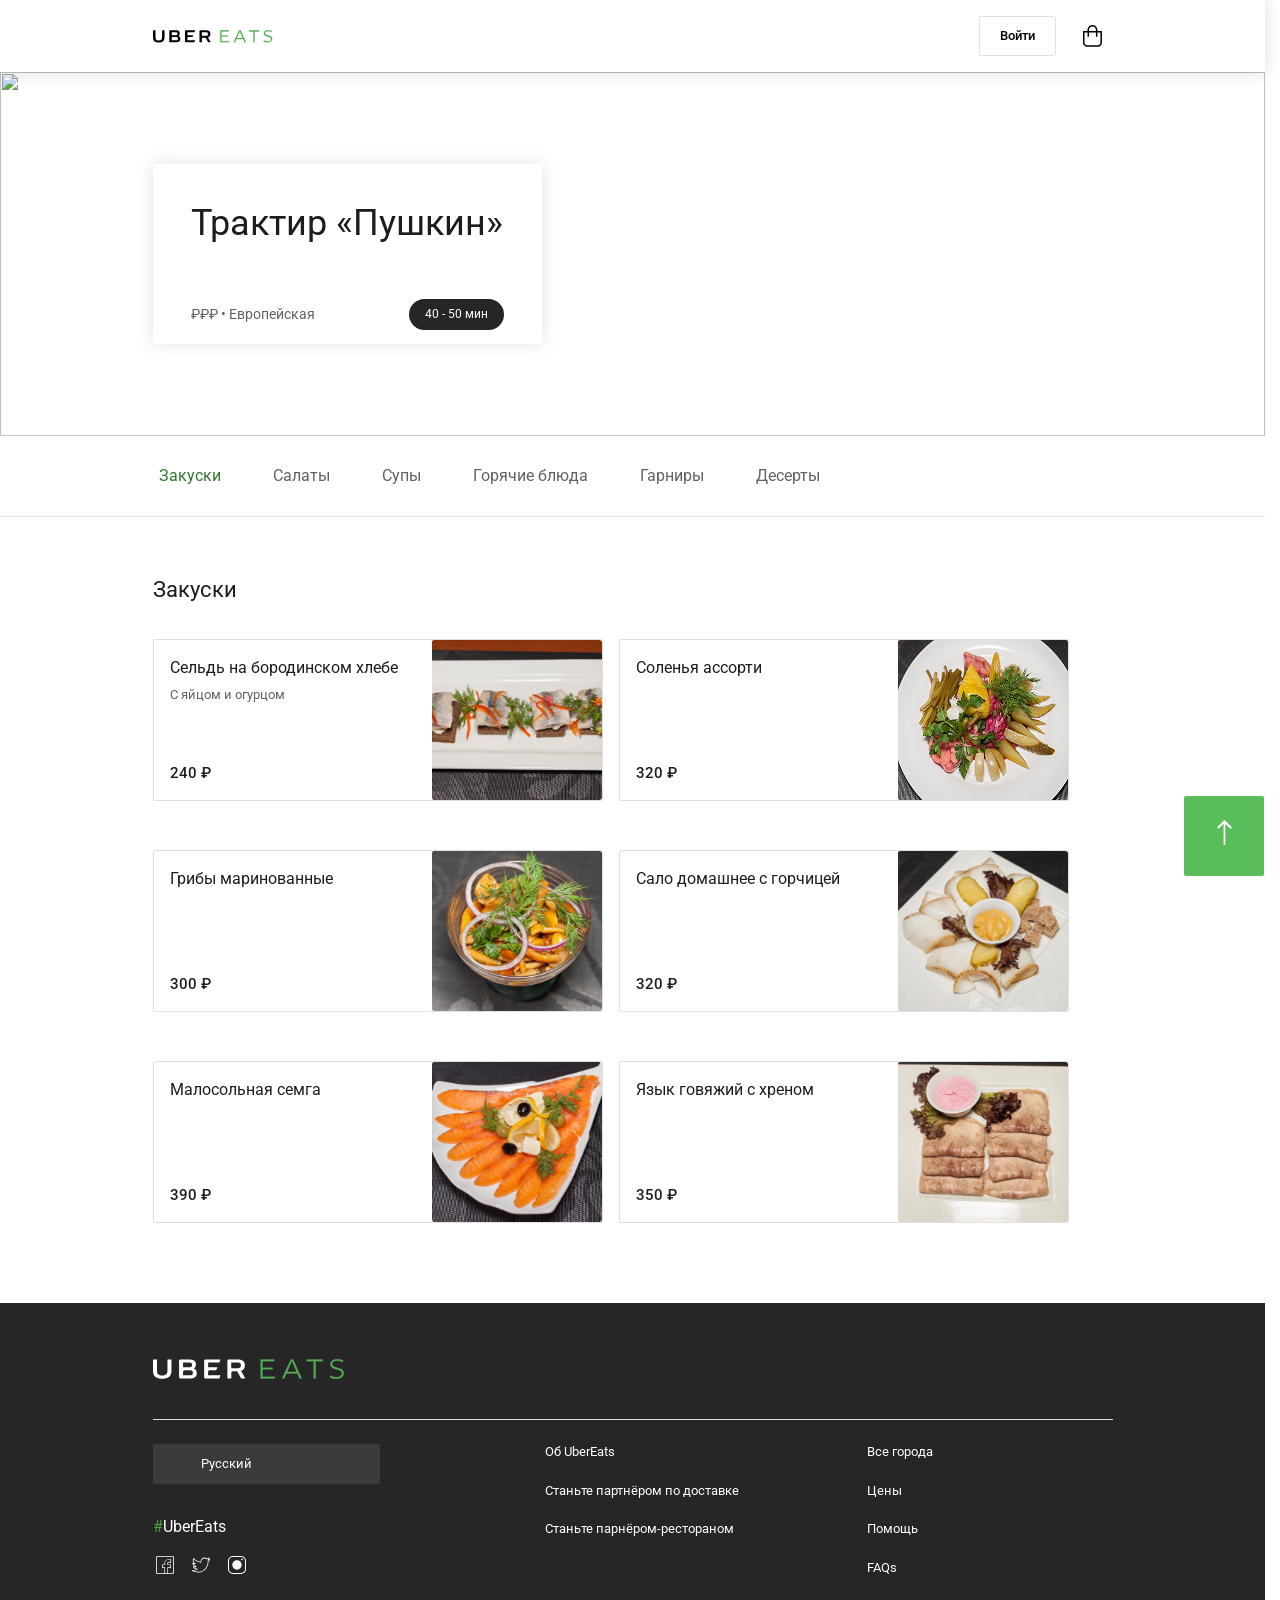
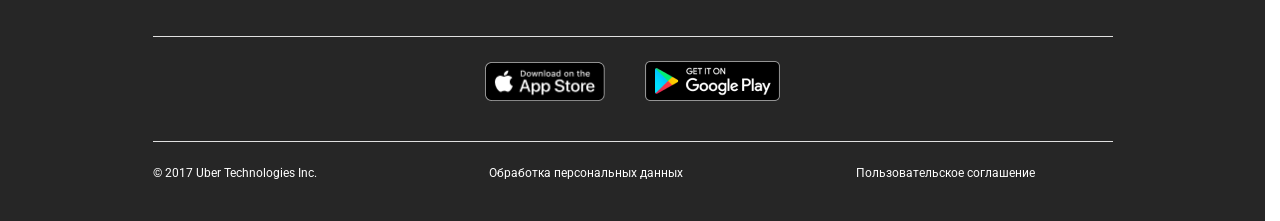
==== commit 96f87bd0: "Path errors fixed 2" ====
--- a/restaurant.html
+++ b/restaurant.html
@@ -35,7 +35,7 @@
     <main>
         <section class="hero">
             <img 
-                src="../../images/restaurant/hero-bg2.jpg" 
+                src="/uber-eats/images/restaurant/hero-bg2.jpg" 
                 alt="" 
                 class="hero__image"
             >
--- a/styles/main.css
+++ b/styles/main.css
@@ -500,7 +500,7 @@
   -webkit-appearance: none;
      -moz-appearance: none;
           appearance: none;
-  background-image: url("../../icons/world.svg"), url("../../icons/arrow-down.svg");
+  background-image: url("/uber-eats/icons/world.svg"), url("/uber-eats/icons/arrow-down.svg");
   background-position: left 16px center, right 8px center;
   background-repeat: no-repeat;
   /* &::before {
